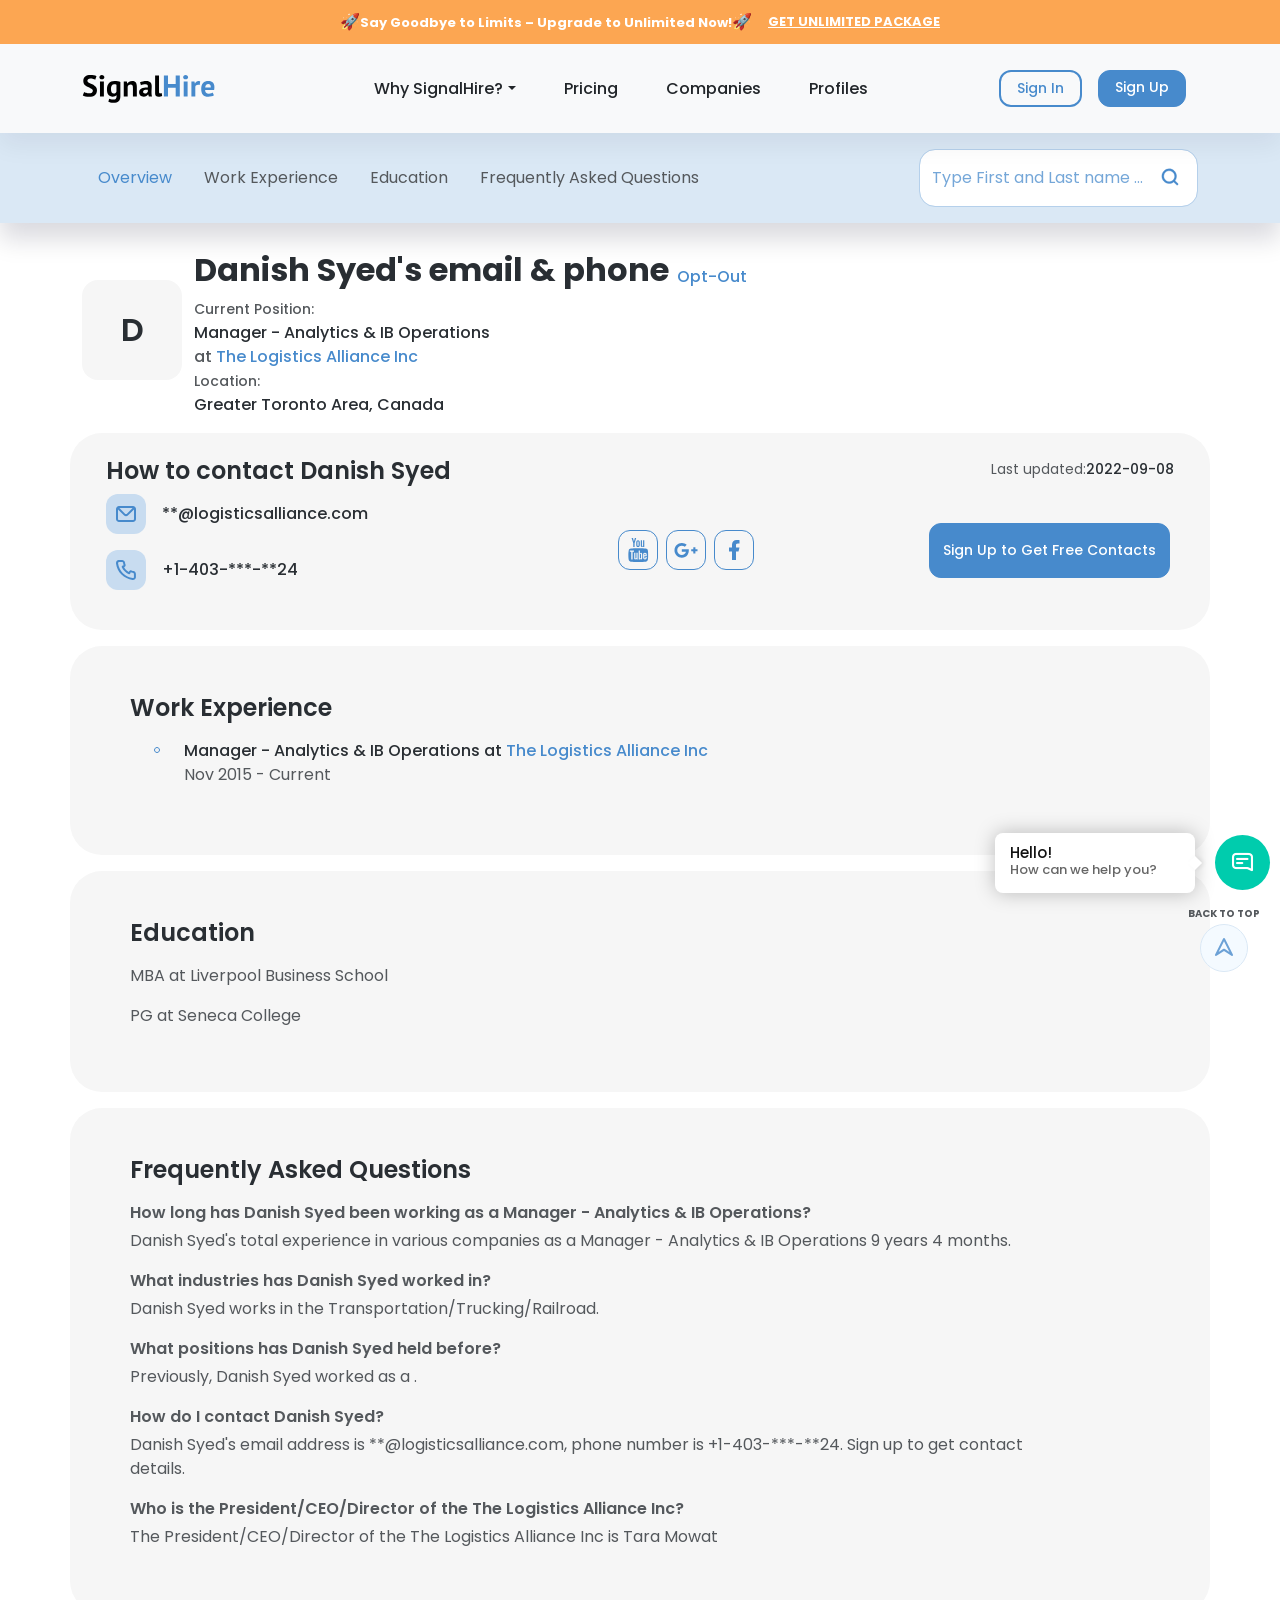
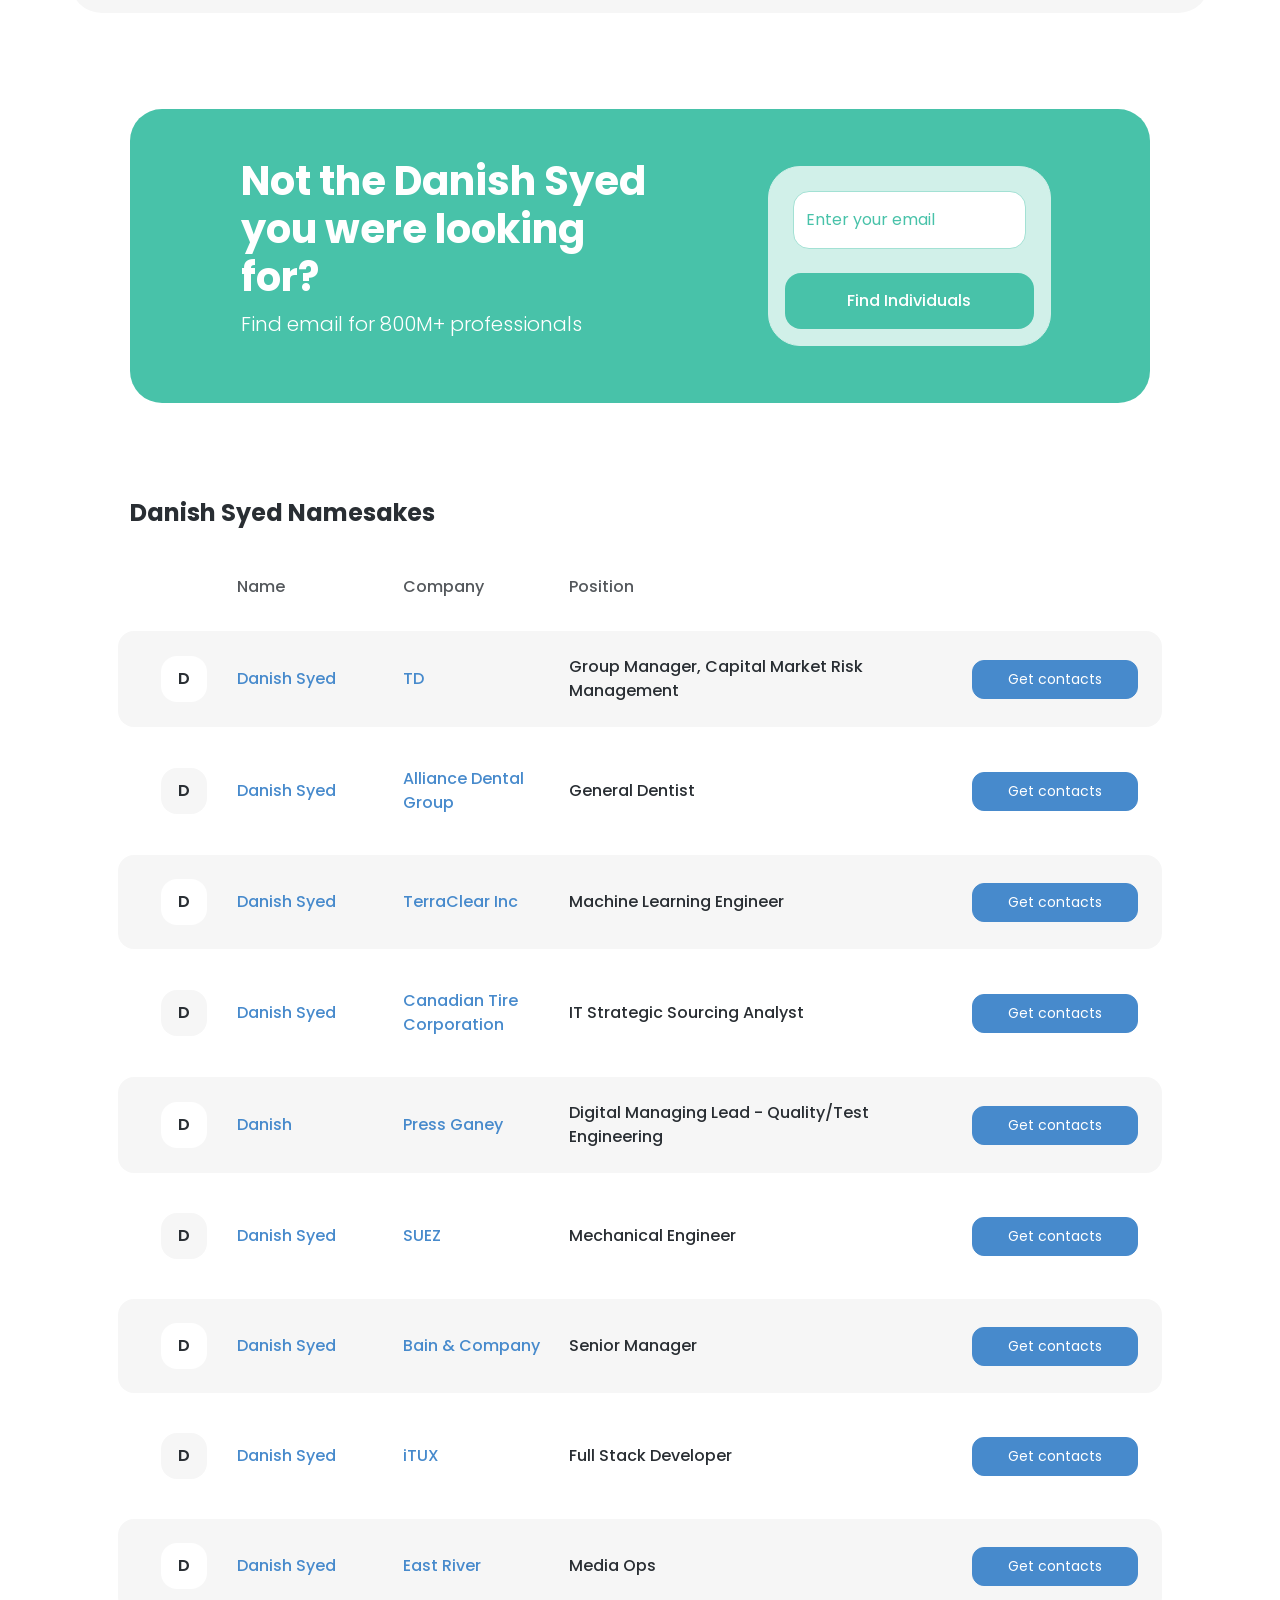
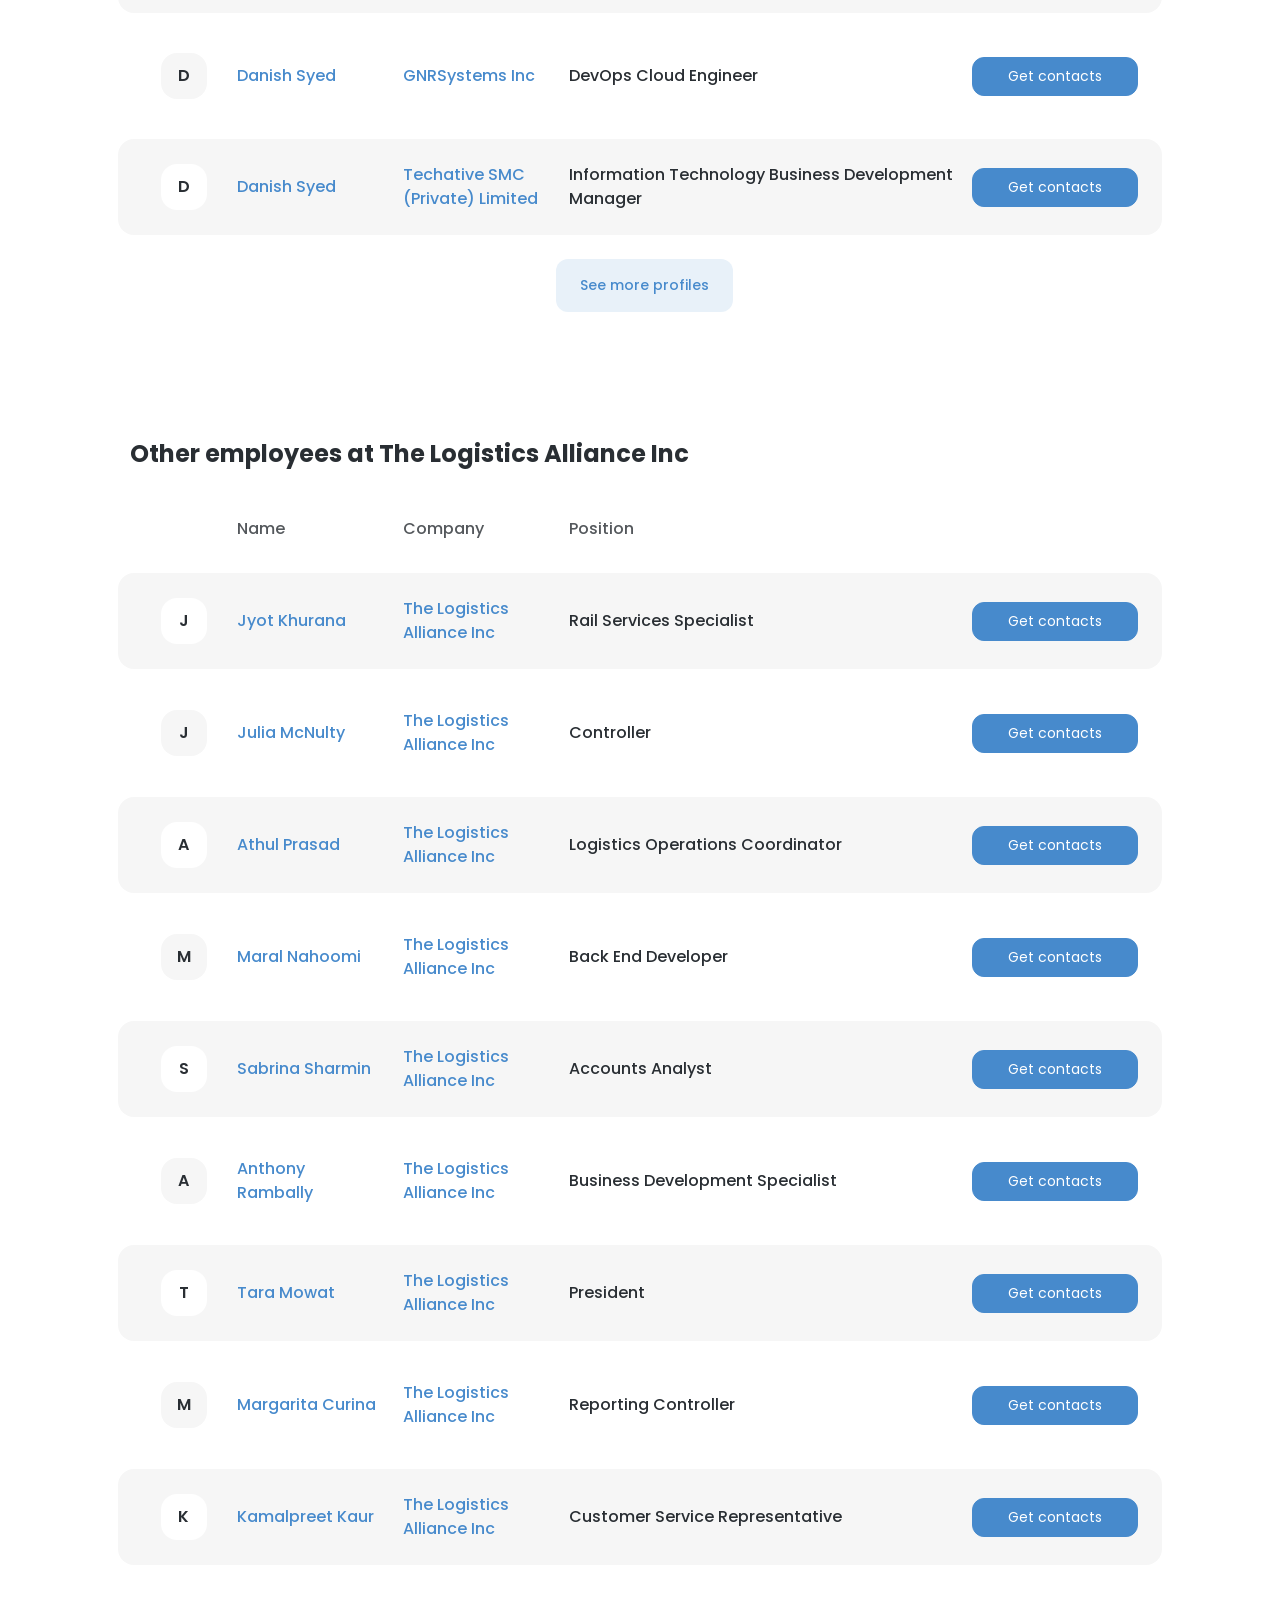
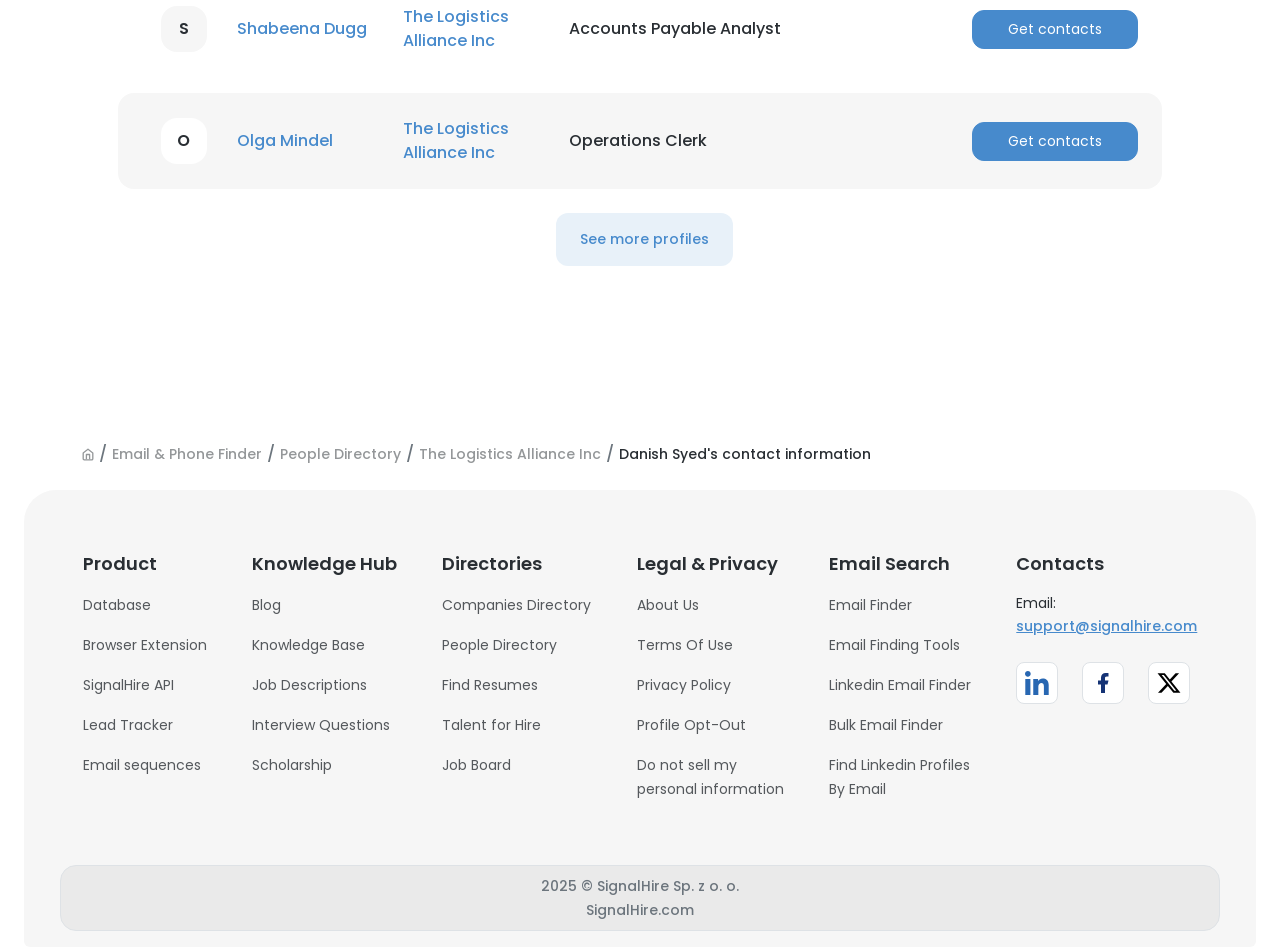
==== index.html @ cbe21fe4 "Moved HTML to root and renamed to index.html" ====
<!DOCTYPE html> <html lang=en style=scroll-padding-top:223px;--zsiqf-custom-bg-color:#00ccad data-qb-installed=true><!--
 Page saved with SingleFile 
 url: https://www.signalhire.com/profiles/danish-syed%27s-email/115800426 
 saved date: Sat Mar 29 2025 14:51:43 GMT-0400 (Eastern Daylight Time)
--><meta charset=utf-8><style data-merge-styles=true>@keyframes editorbx-css-0{0%{opacity:0}100%{opacity:1}}@keyframes editorbx-css-1{0%{opacity:1}100%{opacity:0;visibility:hidden}}@keyframes editorbx-css-2{0%{transform:translate3d(-10px,0px,0px);pointer-events:none}100%{transform:translate3d(0px,0px,0px);pointer-events:auto}}@keyframes editorbx-css-3{0%{transform:translate3d(-20px,0px,0px);pointer-events:none}100%{transform:translate3d(0px,0px,0px);pointer-events:auto}}@keyframes editorbx-css-4{0%{transform:translate3d(-40px,0px,0px);pointer-events:none}100%{transform:translate3d(0px,0px,0px);pointer-events:auto}}@keyframes editorbx-css-5{0%{transform:translate3d(-400px,0px,0px);pointer-events:none}100%{transform:translate3d(0px,0px,0px);pointer-events:auto}}@keyframes editorbx-css-6{0%{transform:translate3d(10px,0px,0px);pointer-events:none}100%{transform:translate3d(0px,0px,0px);pointer-events:auto}}@keyframes editorbx-css-7{0%{transform:translate3d(20px,0px,0px);pointer-events:none}100%{transform:translate3d(0px,0px,0px);pointer-events:auto}}@keyframes editorbx-css-8{0%{transform:translate3d(40px,0px,0px);pointer-events:none}100%{transform:translate3d(0px,0px,0px);pointer-events:auto}}@keyframes editorbx-css-9{0%{transform:translate3d(400px,0px,0px);pointer-events:none}100%{transform:translate3d(0px,0px,0px);pointer-events:auto}}@keyframes editorbx-css-10{0%{transform:translate3d(0px,10px,0px);pointer-events:none}100%{transform:translate3d(0px,0px,0px);pointer-events:auto}}@keyframes editorbx-css-11{0%{transform:translate3d(0px,20px,0px);pointer-events:none}100%{transform:translate3d(0px,0px,0px);pointer-events:auto}}@keyframes editorbx-css-12{0%{transform:translate3d(0px,-10px,0px);pointer-events:none}100%{transform:translate3d(0px,0px,0px);pointer-events:auto}}@keyframes editorbx-css-13{0%{transform:translate3d(0px,-20px,0px);pointer-events:none}100%{transform:translate3d(0px,0px,0px);pointer-events:auto}}@keyframes editorbx-css-14{0%{transform:translate3d(0px,0px,0px)}100%{transform:translate3d(10px,0px,0px)}}@keyframes editorbx-css-15{0%{transform:translate3d(0px,0px,0px)}100%{transform:translate3d(20px,0px,0px)}}@keyframes editorbx-css-16{0%{transform:translate3d(0px,0px,0px)}100%{transform:translate3d(40px,0px,0px)}}@keyframes editorbx-css-17{0%{transform:translate3d(0px,0px,0px)}100%{transform:translate3d(400px,0px,0px)}}@keyframes editorbx-css-18{0%{transform:translate3d(0px,0px,0px)}100%{transform:translate3d(-10px,0px,0px)}}@keyframes editorbx-css-19{0%{transform:translate3d(0px,0px,0px)}100%{transform:translate3d(-20px,0px,0px)}}@keyframes editorbx-css-20{0%{transform:translate3d(0px,0px,0px)}100%{transform:translate3d(-40px,0px,0px)}}@keyframes editorbx-css-21{0%{transform:translate3d(0px,0px,0px)}100%{transform:translate3d(-400px,0px,0px)}}@keyframes editorbx-css-22{0%{transform:translate3d(0px,0px,0px)}100%{transform:translate3d(0px,-10px,0px)}}@keyframes editorbx-css-23{0%{transform:translate3d(0px,0px,0px)}100%{transform:translate3d(0px,-20px,0px)}}@keyframes editorbx-css-24{0%{transform:translate3d(0px,0px,0px)}100%{transform:translate3d(0px,10px,0px)}}@keyframes editorbx-css-25{0%{transform:translate3d(0px,0px,0px)}100%{transform:translate3d(0px,20px,0px)}}@keyframes editorbx-css-26{0%{transform:scale3d(0.98,0.98,1)}100%{transform:scale3d(1,1,1)}}@keyframes editorbx-css-27{0%{transform:scale3d(1,1,1)}100%{transform:scale3d(0.98,0.98,1)}}@keyframes editorbx-css-28{0%{transform:scale3d(1.03,1.03,1)}100%{transform:scale3d(1,1,1)}}@keyframes editorbx-css-29{0%{transform:scale3d(1,1,1)}100%{transform:scale3d(1.03,1.03,1)}}@keyframes editorbx-css-30{0%{transform:rotateZ(0deg)}100%{transform:rotateZ(90deg)}}@keyframes editorbx-css-31{0%{transform:rotateZ(0deg)}100%{transform:rotateZ(-90deg)}}@font-face{font-family:"Leelawadee UI Web";src:url([data-uri])format("woff2");font-weight:100;font-style:normal}@font-face{font-family:"Leelawadee UI Web";src:url([data-uri])format("woff2");font-weight:300;font-style:normal}@font-face{font-family:"Leelawadee UI Web";src:url([data-uri])format("woff2");font-weight:400;font-style:normal}@font-face{font-family:"Leelawadee UI Web";src:url([data-uri])format("woff2");font-weight:600;font-style:normal}@font-face{font-family:"Leelawadee UI Web";src:url([data-uri])format("woff2");font-weight:700;font-style:normal}@font-face{font-family:"Segoe UI Web (Arabic)";src:url([data-uri])format("woff2");font-weight:100;font-style:normal}@font-face{font-family:"Segoe UI Web (Arabic)";src:url([data-uri])format("woff2");font-weight:300;font-style:normal}@font-face{font-family:"Segoe UI Web (Arabic)";src:url([data-uri])format("woff2");font-weight:400;font-style:normal}@font-face{font-family:"Segoe UI Web (Arabic)";src:url([data-uri])format("woff2");font-weight:600;font-style:normal}@font-face{font-family:"Segoe UI Web (Arabic)";src:url([data-uri])format("woff2");font-weight:700;font-style:normal}@font-face{font-family:"Segoe UI Web (Cyrillic)";src:url([data-uri])format("woff2");font-weight:100;font-style:normal}@font-face{font-family:"Segoe UI Web (Cyrillic)";src:url([data-uri])format("woff2");font-weight:300;font-style:normal}@font-face{font-family:"Segoe UI Web (Cyrillic)";src:url([data-uri])format("woff2");font-weight:400;font-style:normal}@font-face{font-family:"Segoe UI Web (Cyrillic)";src:url([data-uri])format("woff2");font-weight:600;font-style:normal}@font-face{font-family:"Segoe UI Web (Cyrillic)";src:url([data-uri])format("woff2");font-weight:700;font-style:normal}@font-face{font-family:"Segoe UI Web (East European)";src:url([data-uri])format("woff2");font-weight:100;font-style:normal}@font-face{font-family:"Segoe UI Web (East European)";src:url([data-uri])format("woff2");font-weight:300;font-style:normal}@font-face{font-family:"Segoe UI Web (East European)";src:url([data-uri])format("woff2");font-weight:400;font-style:normal}@font-face{font-family:"Segoe UI Web (East European)";src:url([data-uri])format("woff2");font-weight:600;font-style:normal}@font-face{font-family:"Segoe UI Web (East European)";src:url([data-uri])format("woff2");font-weight:700;font-style:normal}@font-face{font-family:"Segoe UI Web (Greek)";src:url([data-uri])format("woff2");font-weight:100;font-style:normal}@font-face{font-family:"Segoe UI Web (Greek)";src:url([data-uri])format("woff2");font-weight:300;font-style:normal}@font-face{font-family:"Segoe UI Web (Greek)";src:url([data-uri])format("woff2");font-weight:400;font-style:normal}@font-face{font-family:"Segoe UI Web (Greek)";src:url([data-uri])format("woff2");font-weight:600;font-style:normal}@font-face{font-family:"Segoe UI Web (Greek)";src:url([data-uri]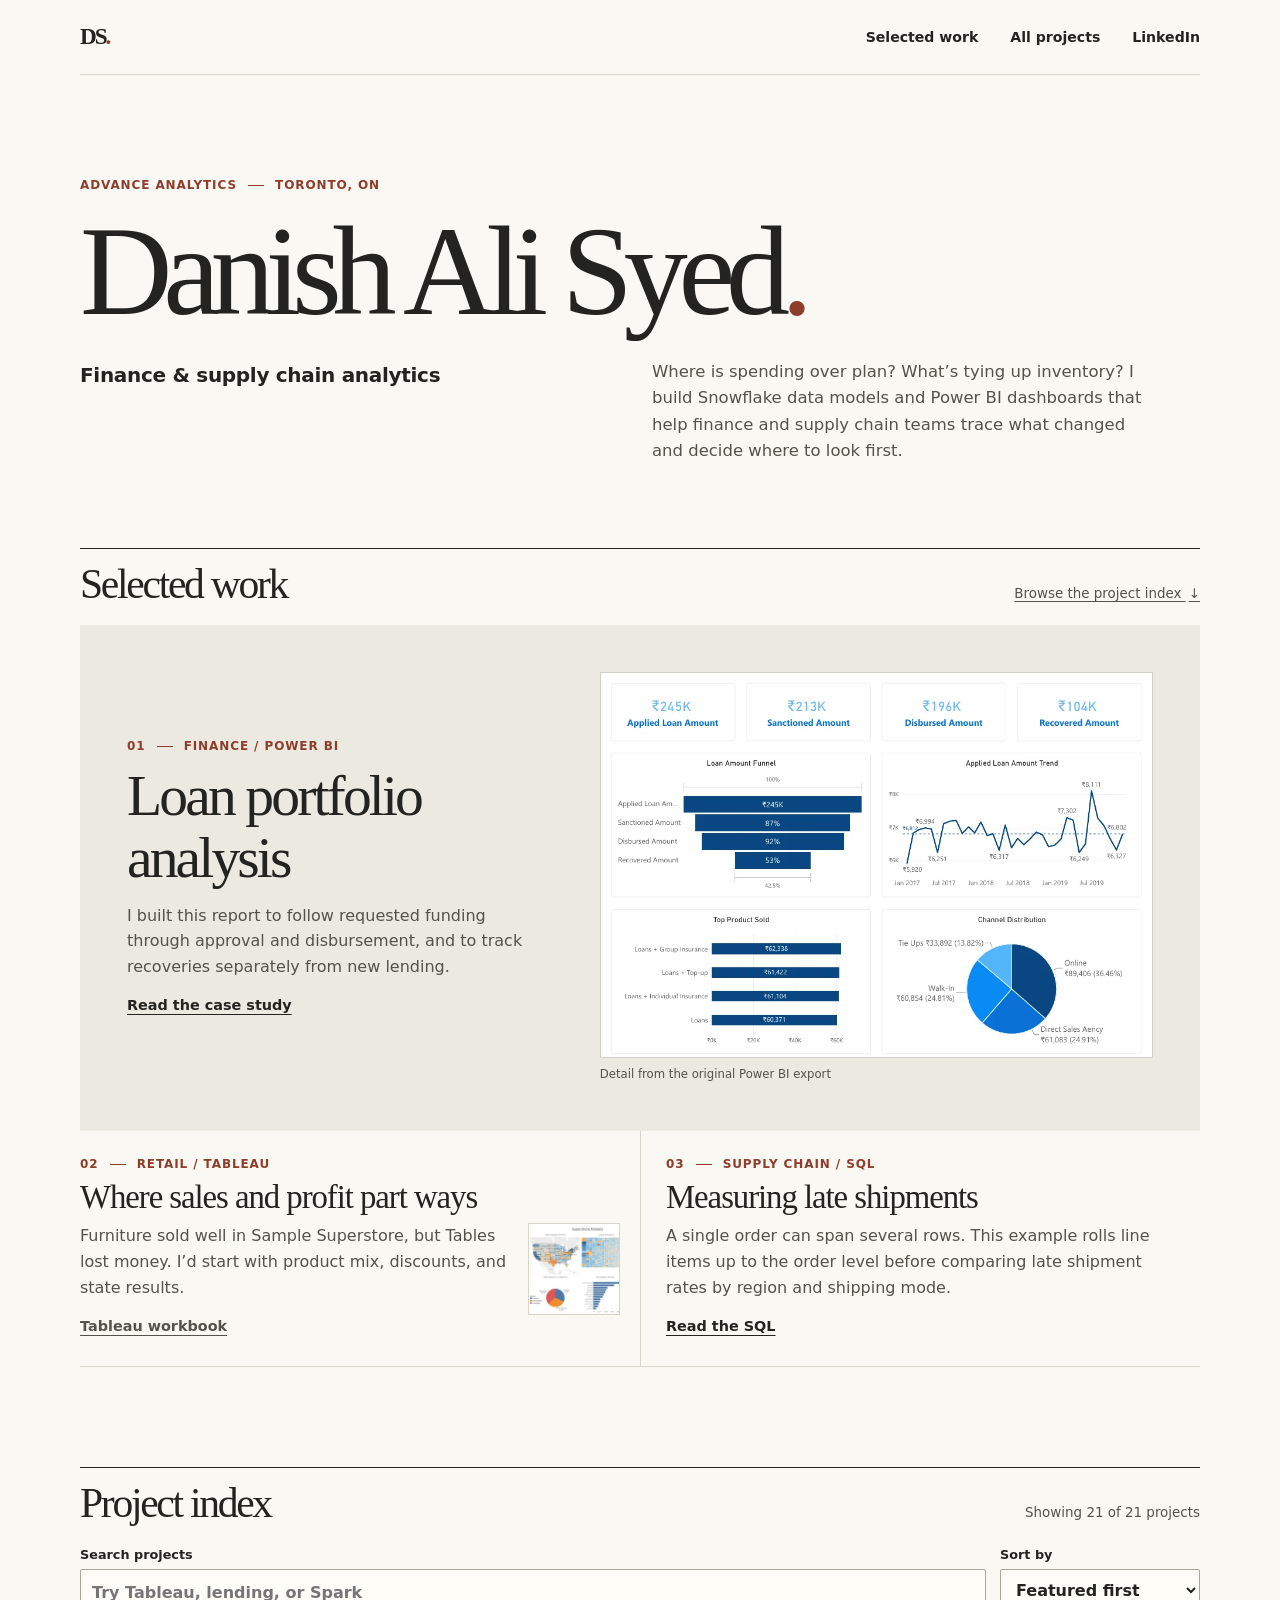
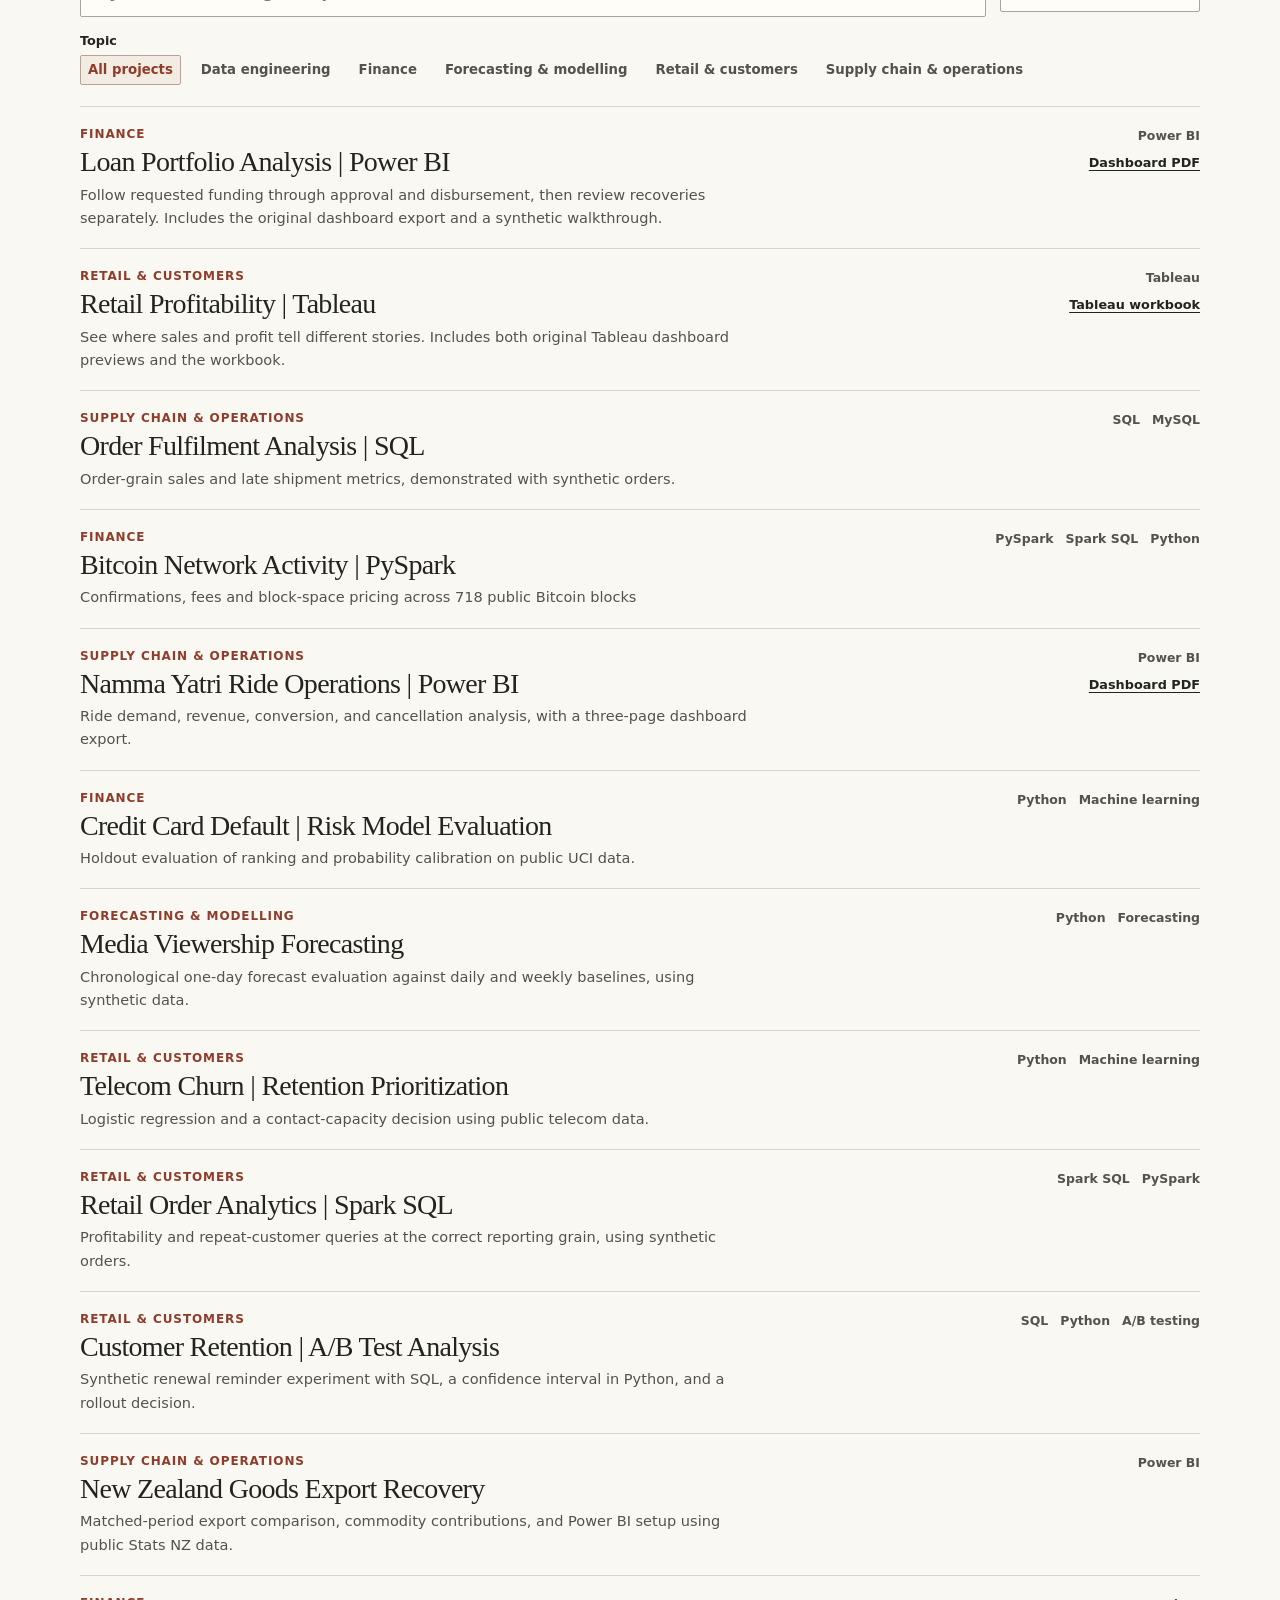
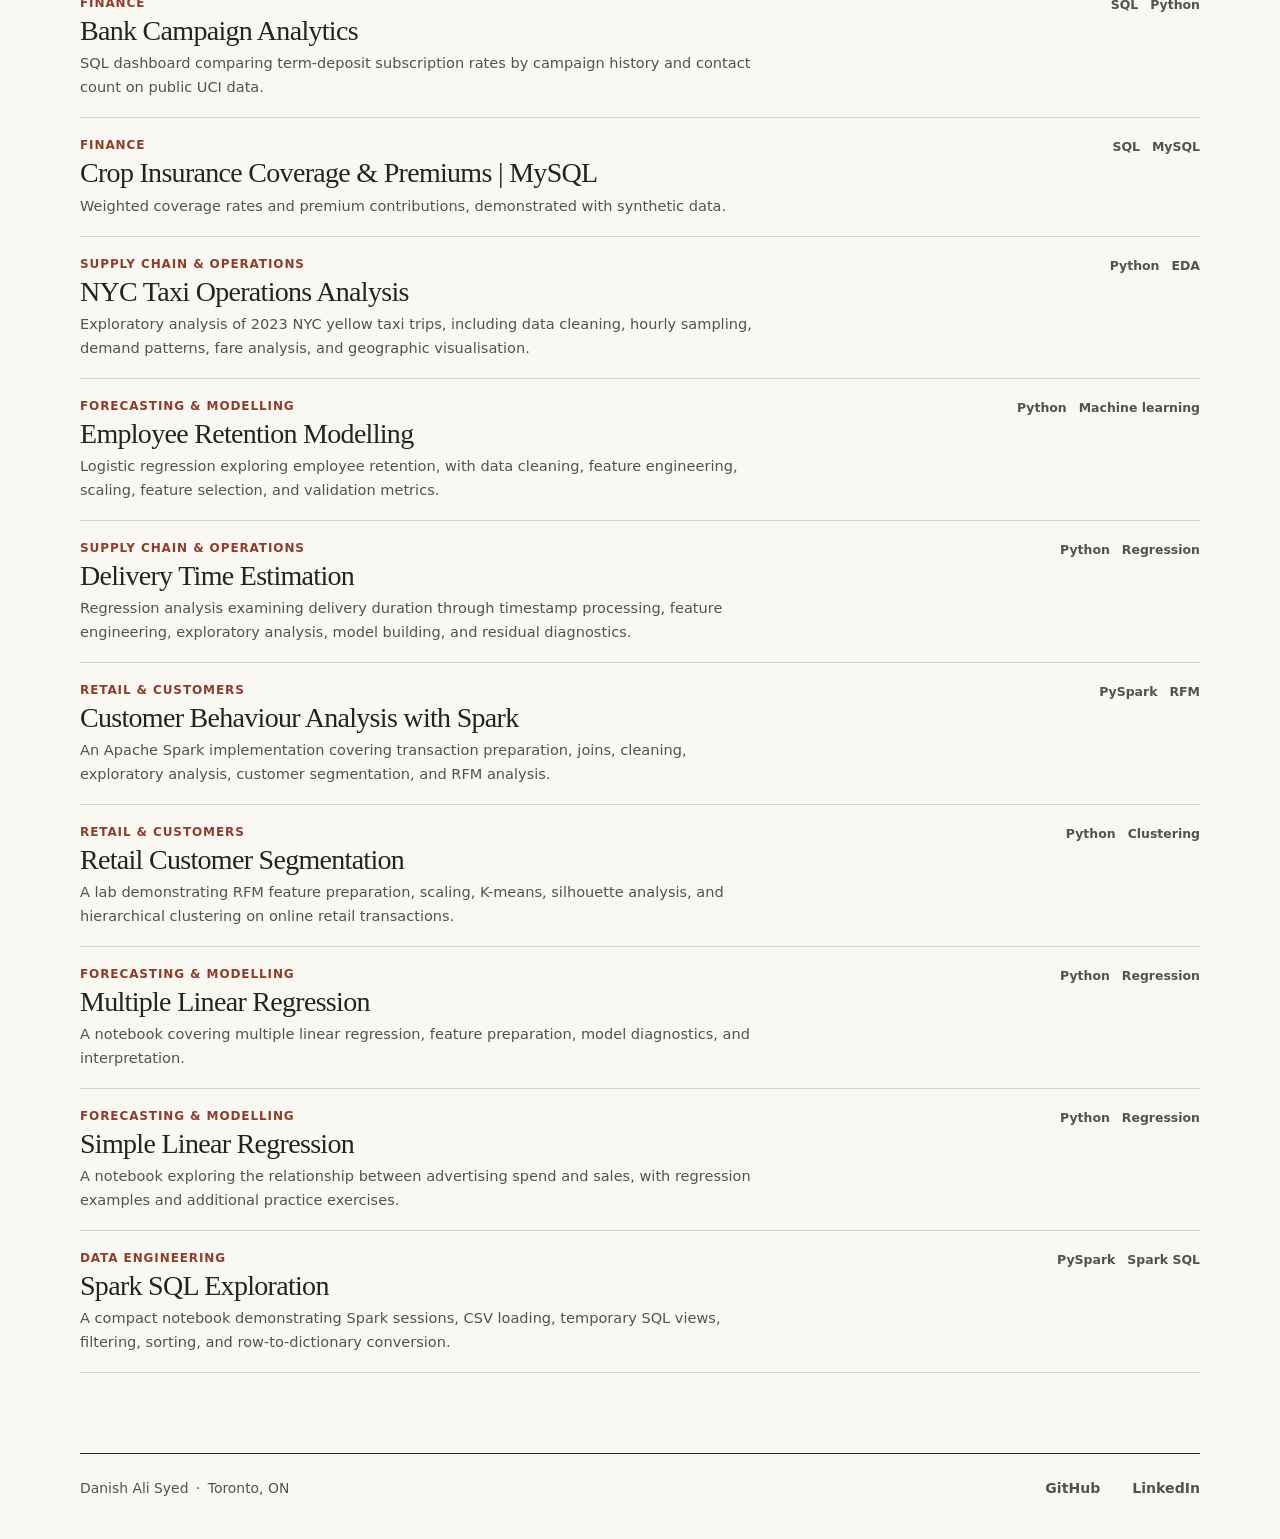
